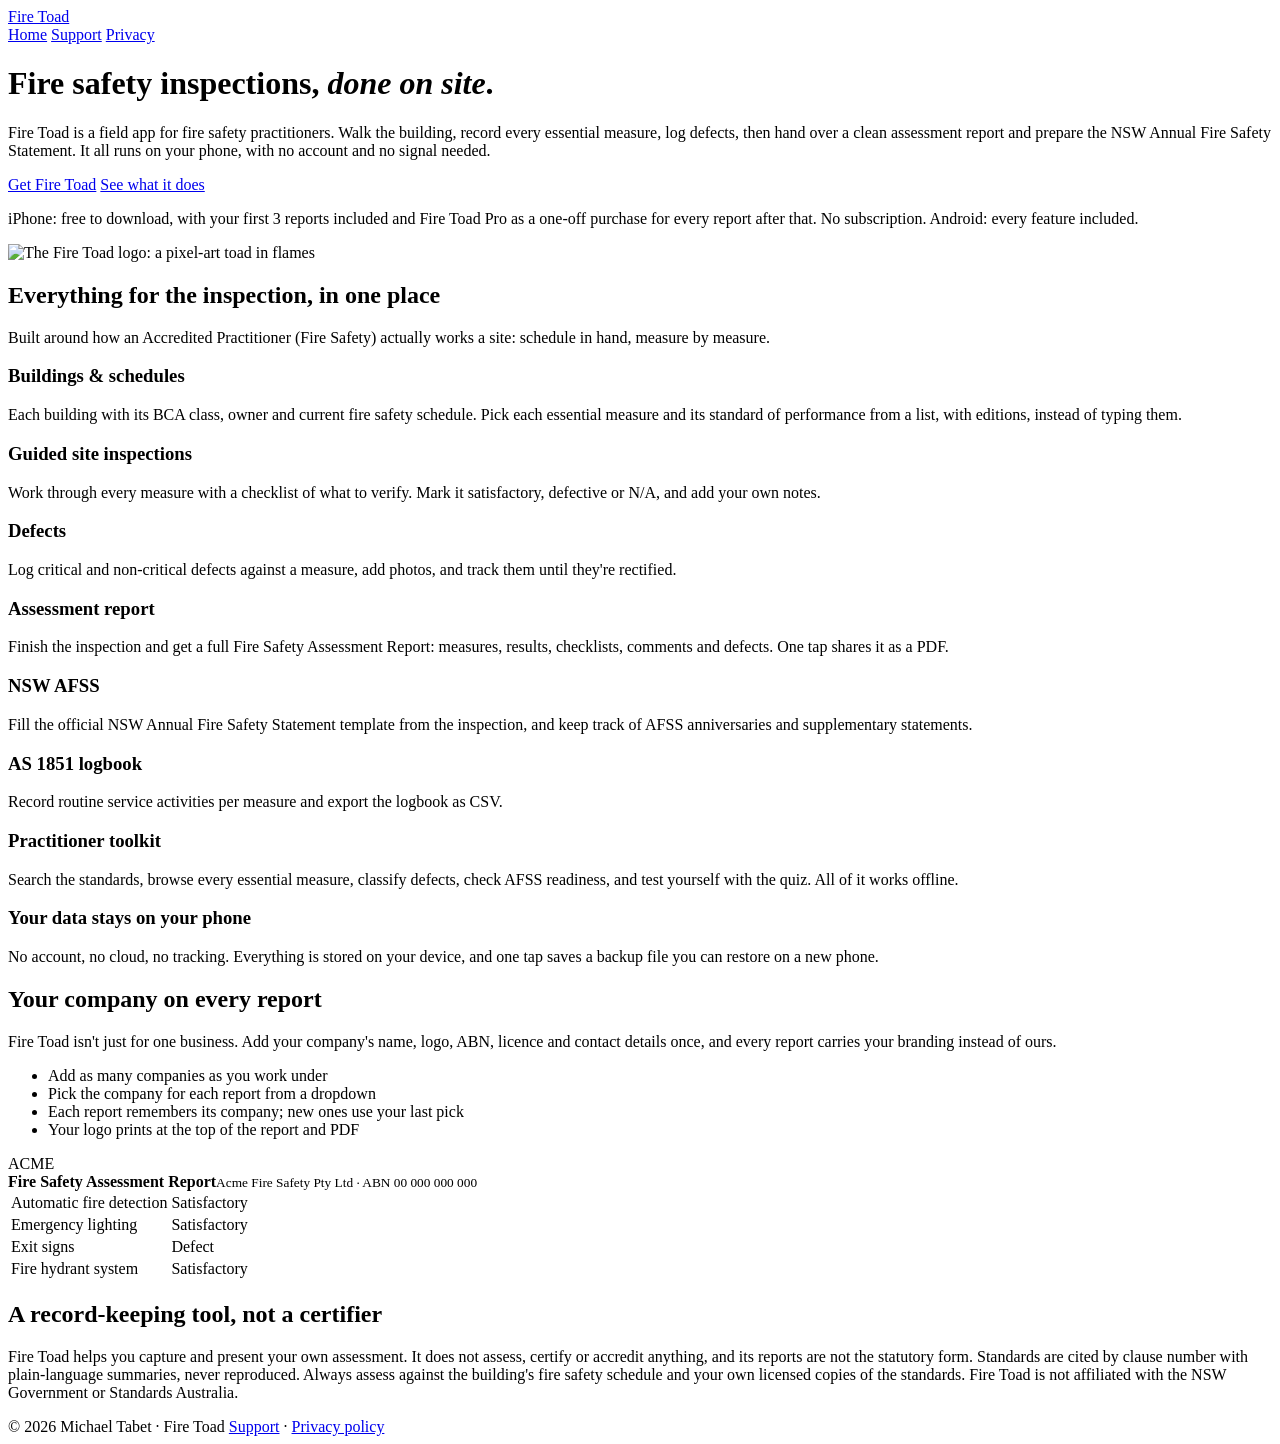
==== index.html @ 5bca0883 "Fire Toad Pro: free download, first 3 reports included, one-off unlock; support and privacy updates;" ====
<!doctype html>
<html lang="en-AU">
<head>
<meta charset="utf-8">
<meta name="viewport" content="width=device-width, initial-scale=1">
<title>Fire Toad — fire safety inspections, reports and AFSS on your phone</title>
<meta name="description" content="Fire Toad is an offline field app for fire safety practitioners: buildings and schedules, guided site inspections, defects, a branded assessment report and the NSW AFSS form. Put your own company on every report.">
<meta property="og:title" content="Fire Toad — fire safety inspections on your phone">
<meta property="og:description" content="Guided inspections, defects, a branded assessment report and the NSW AFSS form. Works offline. Your company on every report.">
<meta property="og:image" content="firetoad-logo.jpg">
<meta name="theme-color" content="#1c1410">
<link rel="icon" href="firetoad-logo.jpg">
<link rel="apple-touch-icon" href="apple-touch-icon.png">
<link rel="stylesheet" href="style.css">
</head>
<body>
<header class="top">
  <div class="wrap">
    <a class="brand" href="./"><img src="firetoad-logo.jpg" alt="">Fire Toad</a>
    <nav class="links" aria-label="Site">
      <a href="./" aria-current="page">Home</a>
      <a href="support/">Support</a>
      <a href="privacy/">Privacy</a>
    </nav>
  </div>
</header>

<main>
  <div class="wrap hero">
    <div>
      <h1>Fire safety inspections, <em>done on site</em>.</h1>
      <p class="lead">Fire Toad is a field app for fire safety practitioners. Walk the building, record every essential measure, log defects, then hand over a clean assessment report and prepare the NSW Annual Fire Safety Statement. It all runs on your phone, with no account and no signal needed.</p>
      <div class="cta">
        <a class="btn primary" href="support/">Get Fire Toad</a>
        <a class="btn" href="#features">See what it does</a>
      </div>
      <p class="note">iPhone: free to download, with your first 3 reports included and Fire Toad Pro as a one-off purchase for every report after that. No subscription. Android: every feature included.</p>
    </div>
    <img class="logo" src="firetoad-logo.jpg" alt="The Fire Toad logo: a pixel-art toad in flames">
  </div>

  <section id="features">
    <div class="wrap">
      <h2>Everything for the inspection, in one place</h2>
      <p class="sub">Built around how an Accredited Practitioner (Fire Safety) actually works a site: schedule in hand, measure by measure.</p>
      <div class="grid">
        <div class="card"><h3>Buildings &amp; schedules</h3><p>Each building with its BCA class, owner and current fire safety schedule. Pick each essential measure and its standard of performance from a list, with editions, instead of typing them.</p></div>
        <div class="card"><h3>Guided site inspections</h3><p>Work through every measure with a checklist of what to verify. Mark it satisfactory, defective or N/A, and add your own notes.</p></div>
        <div class="card"><h3>Defects</h3><p>Log critical and non-critical defects against a measure, add photos, and track them until they're rectified.</p></div>
        <div class="card"><h3>Assessment report</h3><p>Finish the inspection and get a full Fire Safety Assessment Report: measures, results, checklists, comments and defects. One tap shares it as a PDF.</p></div>
        <div class="card"><h3>NSW AFSS</h3><p>Fill the official NSW Annual Fire Safety Statement template from the inspection, and keep track of AFSS anniversaries and supplementary statements.</p></div>
        <div class="card"><h3>AS 1851 logbook</h3><p>Record routine service activities per measure and export the logbook as CSV.</p></div>
        <div class="card"><h3>Practitioner toolkit</h3><p>Search the standards, browse every essential measure, classify defects, check AFSS readiness, and test yourself with the quiz. All of it works offline.</p></div>
        <div class="card"><h3>Your data stays on your phone</h3><p>No account, no cloud, no tracking. Everything is stored on your device, and one tap saves a backup file you can restore on a new phone.</p></div>
      </div>
    </div>
  </section>

  <section id="your-company">
    <div class="wrap brandstrip">
      <div>
        <h2>Your company on every report</h2>
        <p class="sub">Fire Toad isn't just for one business. Add your company's name, logo, ABN, licence and contact details once, and every report carries your branding instead of ours.</p>
        <ul class="checks">
          <li>Add as many companies as you work under</li>
          <li>Pick the company for each report from a dropdown</li>
          <li>Each report remembers its company; new ones use your last pick</li>
          <li>Your logo prints at the top of the report and PDF</li>
        </ul>
      </div>
      <div class="paper" aria-label="Example of a report branded with a company logo">
        <div class="head">
          <div class="co">ACME</div>
          <div><strong>Fire Safety Assessment Report</strong><small>Acme Fire Safety Pty Ltd · ABN 00 000 000 000</small></div>
        </div>
        <table>
          <tr><td>Automatic fire detection</td><td class="pass">Satisfactory</td></tr>
          <tr><td>Emergency lighting</td><td class="pass">Satisfactory</td></tr>
          <tr><td>Exit signs</td><td class="fail">Defect</td></tr>
          <tr><td>Fire hydrant system</td><td class="pass">Satisfactory</td></tr>
        </table>
      </div>
    </div>
  </section>

  <section>
    <div class="wrap">
      <h2>A record-keeping tool, not a certifier</h2>
      <p class="sub">Fire Toad helps you capture and present your own assessment. It does not assess, certify or accredit anything, and its reports are not the statutory form. Standards are cited by clause number with plain-language summaries, never reproduced. Always assess against the building's fire safety schedule and your own licensed copies of the standards. Fire Toad is not affiliated with the NSW Government or Standards Australia.</p>
    </div>
  </section>
</main>

<footer class="bottom">
  <div class="wrap">
    <span>© 2026 Michael Tabet · Fire Toad</span>
    <span><a href="support/">Support</a> · <a href="privacy/">Privacy policy</a></span>
  </div>
</footer>
</body>
</html>
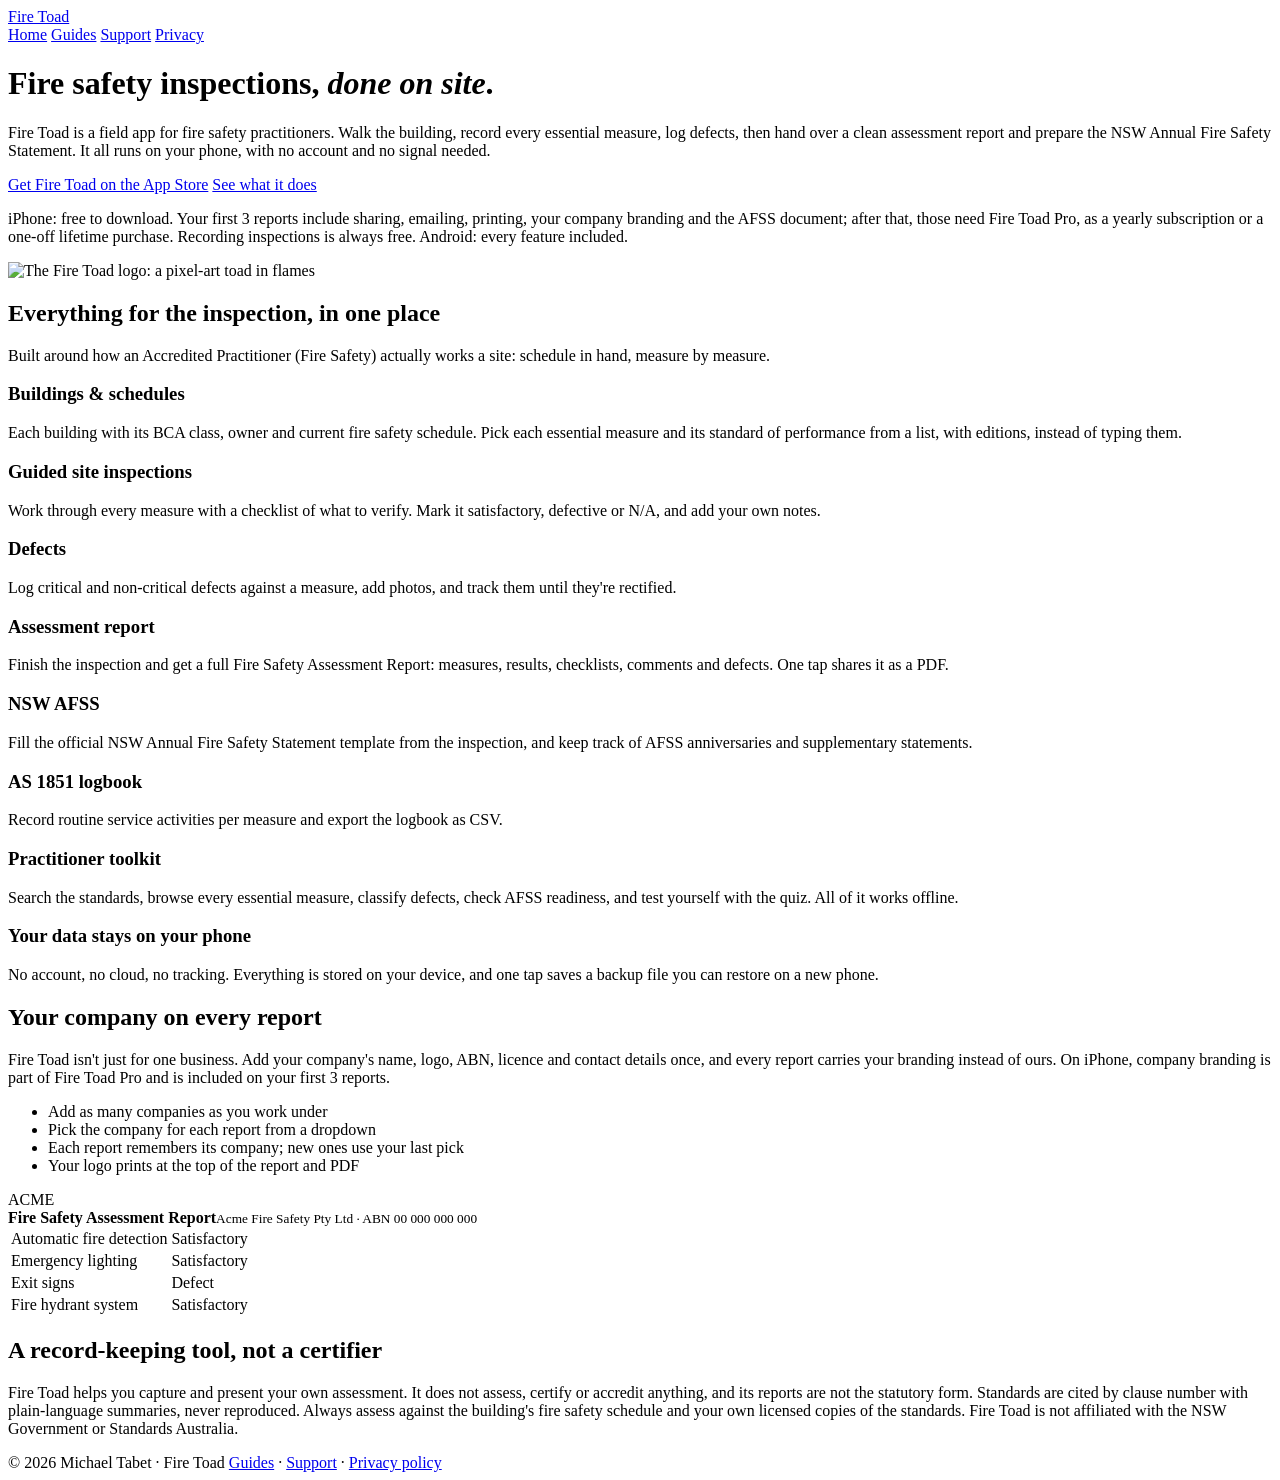
==== commit 618b970b: "Fire Toad 1.3: Pro yearly or lifetime, practitioner guides, sitemap - Home, support and privacy page" ====
--- a/index.html
+++ b/index.html
@@ -19,6 +19,7 @@
     <a class="brand" href="./"><img src="firetoad-logo.jpg" alt="">Fire Toad</a>
     <nav class="links" aria-label="Site">
       <a href="./" aria-current="page">Home</a>
+      <a href="guides/">Guides</a>
       <a href="support/">Support</a>
       <a href="privacy/">Privacy</a>
     </nav>
@@ -31,10 +32,10 @@
       <h1>Fire safety inspections, <em>done on site</em>.</h1>
       <p class="lead">Fire Toad is a field app for fire safety practitioners. Walk the building, record every essential measure, log defects, then hand over a clean assessment report and prepare the NSW Annual Fire Safety Statement. It all runs on your phone, with no account and no signal needed.</p>
       <div class="cta">
-        <a class="btn primary" href="support/">Get Fire Toad</a>
+        <a class="btn primary" href="https://apps.apple.com/app/id6818058403">Get Fire Toad on the App Store</a>
         <a class="btn" href="#features">See what it does</a>
       </div>
-      <p class="note">iPhone: free to download, with your first 3 reports included and Fire Toad Pro as a one-off purchase for every report after that. No subscription. Android: every feature included.</p>
+      <p class="note">iPhone: free to download. Your first 3 reports include sharing, emailing, printing, your company branding and the AFSS document; after that, those need Fire Toad Pro, as a yearly subscription or a one-off lifetime purchase. Recording inspections is always free. Android: every feature included.</p>
     </div>
     <img class="logo" src="firetoad-logo.jpg" alt="The Fire Toad logo: a pixel-art toad in flames">
   </div>
@@ -60,7 +61,7 @@
     <div class="wrap brandstrip">
       <div>
         <h2>Your company on every report</h2>
-        <p class="sub">Fire Toad isn't just for one business. Add your company's name, logo, ABN, licence and contact details once, and every report carries your branding instead of ours.</p>
+        <p class="sub">Fire Toad isn't just for one business. Add your company's name, logo, ABN, licence and contact details once, and every report carries your branding instead of ours. On iPhone, company branding is part of Fire Toad Pro and is included on your first 3 reports.</p>
         <ul class="checks">
           <li>Add as many companies as you work under</li>
           <li>Pick the company for each report from a dropdown</li>
@@ -94,7 +95,7 @@
 <footer class="bottom">
   <div class="wrap">
     <span>© 2026 Michael Tabet · Fire Toad</span>
-    <span><a href="support/">Support</a> · <a href="privacy/">Privacy policy</a></span>
+    <span><a href="guides/">Guides</a> · <a href="support/">Support</a> · <a href="privacy/">Privacy policy</a></span>
   </div>
 </footer>
 </body>
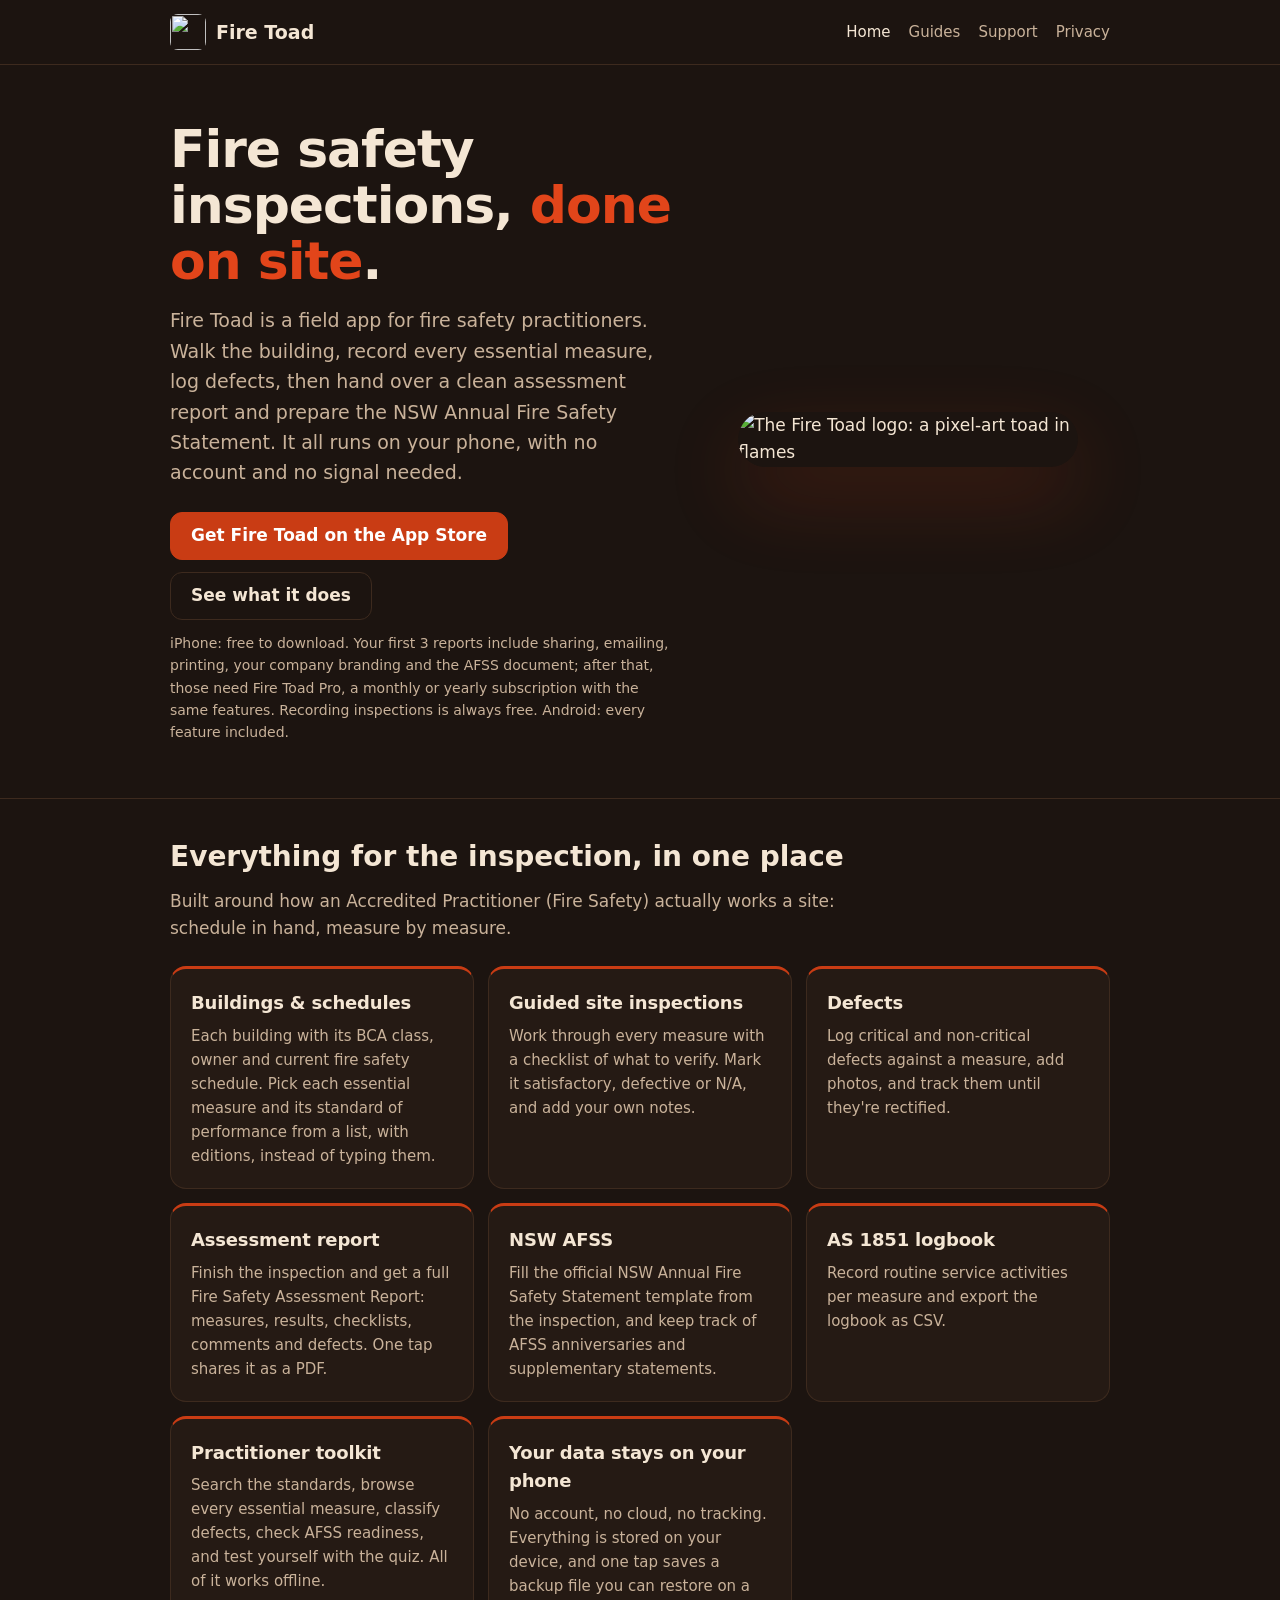
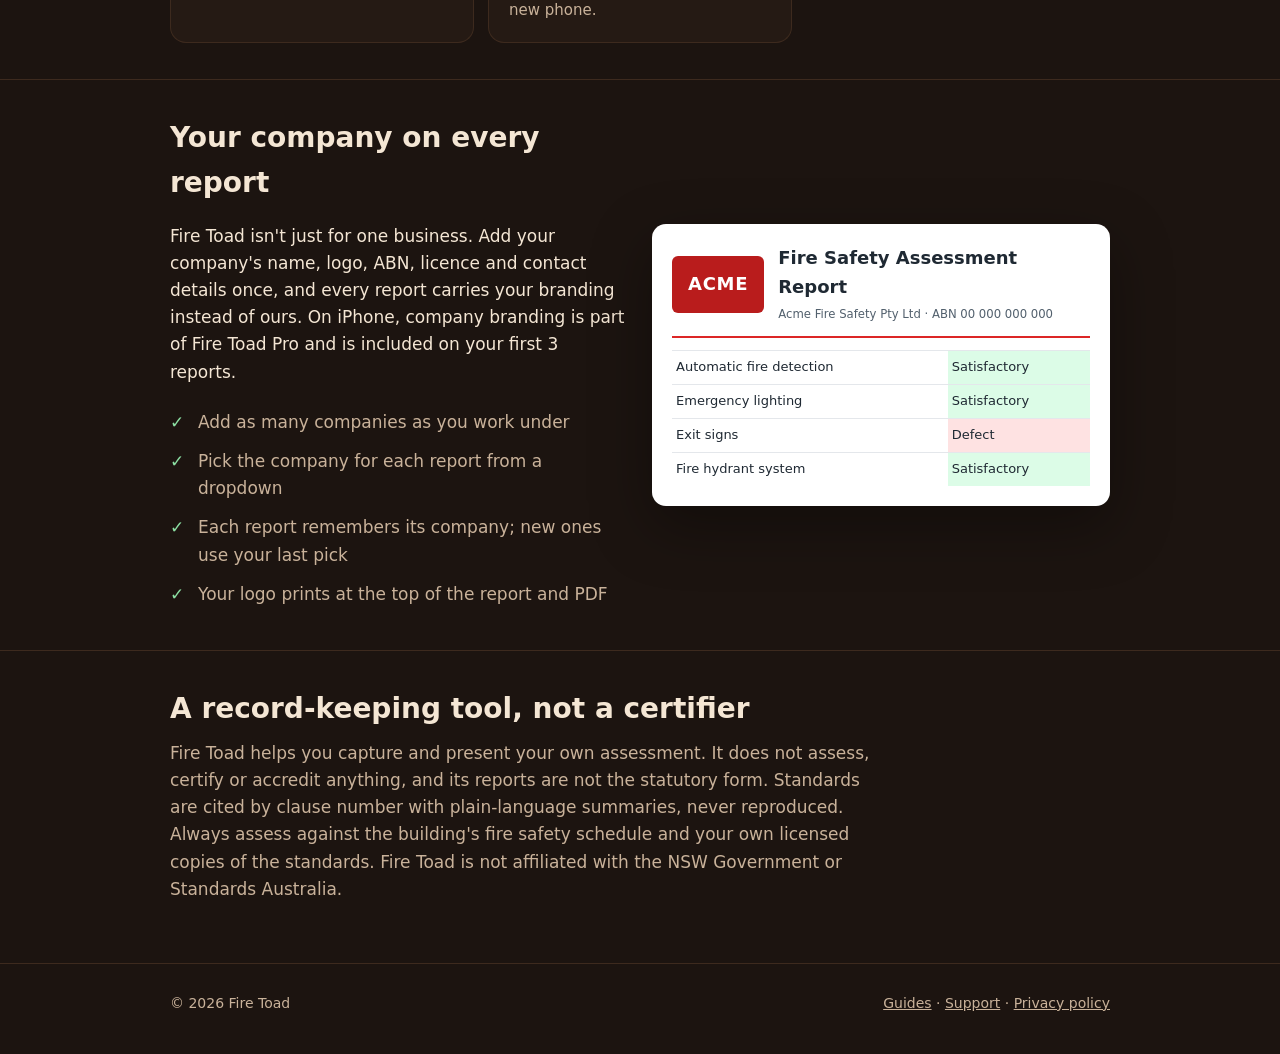
==== commit 2ba64118: "Fire Toad Pro is monthly or yearly; brand-only footer and privacy wording - Pro is a monthly or year" ====
--- a/index.html
+++ b/index.html
@@ -35,7 +35,7 @@
         <a class="btn primary" href="https://apps.apple.com/app/id6818058403">Get Fire Toad on the App Store</a>
         <a class="btn" href="#features">See what it does</a>
       </div>
-      <p class="note">iPhone: free to download. Your first 3 reports include sharing, emailing, printing, your company branding and the AFSS document; after that, those need Fire Toad Pro, as a yearly subscription or a one-off lifetime purchase. Recording inspections is always free. Android: every feature included.</p>
+      <p class="note">iPhone: free to download. Your first 3 reports include sharing, emailing, printing, your company branding and the AFSS document; after that, those need Fire Toad Pro, a monthly or yearly subscription with the same features. Recording inspections is always free. Android: every feature included.</p>
     </div>
     <img class="logo" src="firetoad-logo.jpg" alt="The Fire Toad logo: a pixel-art toad in flames">
   </div>
@@ -94,7 +94,7 @@
 
 <footer class="bottom">
   <div class="wrap">
-    <span>© 2026 Michael Tabet · Fire Toad</span>
+    <span>© 2026 Fire Toad</span>
     <span><a href="guides/">Guides</a> · <a href="support/">Support</a> · <a href="privacy/">Privacy policy</a></span>
   </div>
 </footer>
--- a/style.css
+++ b/style.css
@@ -0,0 +1,87 @@
+:root {
+  --bg: #1c1410;
+  --card: #251a14;
+  --line: #3d2a1e;
+  --text: #f4e6d4;
+  --muted: #c9b29a;
+  --ember: #e2451a;
+  --ember-d: #c93c14;
+  --ok: #8ce0a3;
+}
+* { box-sizing: border-box; }
+html { -webkit-text-size-adjust: 100%; }
+body {
+  margin: 0;
+  background: var(--bg);
+  color: var(--text);
+  font: 17px/1.6 system-ui, -apple-system, "Segoe UI", Roboto, sans-serif;
+}
+a { color: #ff8a5c; }
+a:hover { color: #ffb08f; }
+.wrap { max-width: 980px; margin: 0 auto; padding: 0 20px; }
+header.top { border-bottom: 1px solid var(--line); }
+header.top .wrap { display: flex; align-items: center; justify-content: space-between; gap: 12px; min-height: 64px; }
+.brand { display: flex; align-items: center; gap: 10px; color: var(--text); text-decoration: none; font-weight: 800; font-size: 19px; }
+.brand img { width: 36px; height: 36px; border-radius: 8px; }
+nav.links { display: flex; gap: 18px; font-size: 15px; }
+nav.links a { color: var(--muted); text-decoration: none; }
+nav.links a:hover, nav.links a[aria-current="page"] { color: var(--text); }
+
+.hero { padding-top: 56px; padding-bottom: 40px; display: grid; gap: 32px; grid-template-columns: 1.25fr 1fr; align-items: center; }
+.hero h1 { font-size: clamp(32px, 5vw, 52px); line-height: 1.08; margin: 0 0 16px; letter-spacing: -0.02em; }
+.hero h1 em { font-style: normal; color: var(--ember); }
+.hero p.lead { font-size: 19px; color: var(--muted); margin: 0 0 24px; }
+.hero .logo { width: 100%; max-width: 340px; border-radius: 28px; justify-self: center; box-shadow: 0 30px 80px rgba(226, 69, 26, 0.18); }
+.cta { display: flex; flex-wrap: wrap; gap: 12px; }
+.btn { display: inline-flex; align-items: center; min-height: 48px; padding: 0 20px; border-radius: 12px; font-weight: 700; text-decoration: none; border: 1px solid var(--line); color: var(--text); }
+.btn.primary { background: var(--ember-d); border-color: var(--ember-d); color: #fff; }
+.btn.primary:hover { background: var(--ember); color: #fff; }
+.note { font-size: 14px; color: var(--muted); margin-top: 12px; }
+
+section { padding: 36px 0; border-top: 1px solid var(--line); }
+section h2 { font-size: 28px; margin: 0 0 8px; }
+section > .wrap > p.sub { color: var(--muted); margin: 0 0 24px; max-width: 720px; }
+.grid { display: grid; gap: 14px; grid-template-columns: repeat(auto-fill, minmax(260px, 1fr)); }
+.card { background: var(--card); border: 1px solid var(--line); border-radius: 16px; padding: 20px; }
+.card { border-top: 3px solid var(--ember-d); }
+.card h3 { margin: 0 0 6px; font-size: 18px; letter-spacing: -0.01em; }
+.card p { margin: 0; color: var(--muted); font-size: 15px; }
+
+.brandstrip { display: grid; gap: 24px; grid-template-columns: 1fr 1fr; align-items: center; }
+.paper { background: #fff; color: #1f2933; border-radius: 14px; padding: 20px; box-shadow: 0 20px 60px rgba(0, 0, 0, 0.35); font-size: 14px; }
+.paper .head { display: flex; gap: 14px; align-items: center; border-bottom: 2px solid #dc2626; padding-bottom: 12px; margin-bottom: 12px; }
+.paper .co { background: #b91c1c; color: #fff; font-weight: 800; letter-spacing: 0.04em; border-radius: 6px; padding: 14px 16px; font-size: 18px; }
+.paper strong { display: block; font-size: 18px; }
+.paper small { color: #52606d; }
+.paper table { width: 100%; border-collapse: collapse; font-size: 13px; }
+.paper td { border-top: 1px solid #e4e7eb; padding: 6px 4px; }
+.paper .pass { background: #dcfce7; }
+.paper .fail { background: #fee2e2; }
+
+ul.checks { list-style: none; padding: 0; margin: 0; }
+ul.checks li { padding: 6px 0 6px 28px; position: relative; color: var(--muted); }
+ul.checks li::before { content: "✓"; position: absolute; left: 0; color: var(--ok); font-weight: 800; }
+
+.doc { max-width: 760px; padding: 40px 20px 60px; margin: 0 auto; }
+.doc h1 { font-size: 36px; margin: 0 0 6px; }
+.doc h2 { font-size: 22px; margin: 32px 0 8px; }
+.doc p, .doc li { color: #e9d9c6; }
+.doc .meta { color: var(--muted); font-size: 15px; margin: 0 0 24px; }
+.doc .box { background: var(--card); border: 1px solid var(--line); border-radius: 14px; padding: 16px 18px; }
+
+footer.bottom { border-top: 1px solid var(--line); padding: 28px 0 40px; color: var(--muted); font-size: 14px; }
+footer.bottom .wrap { display: flex; flex-wrap: wrap; justify-content: space-between; gap: 12px; }
+footer.bottom a { color: var(--muted); }
+
+@media (max-width: 760px) {
+  .hero, .brandstrip { grid-template-columns: 1fr; }
+  .hero { padding-top: 36px; }
+  .hero .logo { max-width: 220px; order: -1; }
+  nav.links { gap: 12px; font-size: 14px; }
+}
+.brand { white-space: nowrap; }
+@media (max-width: 420px) {
+  .brand { font-size: 17px; gap: 8px; }
+  .brand img { width: 30px; height: 30px; }
+  nav.links { gap: 10px; font-size: 13.5px; }
+}
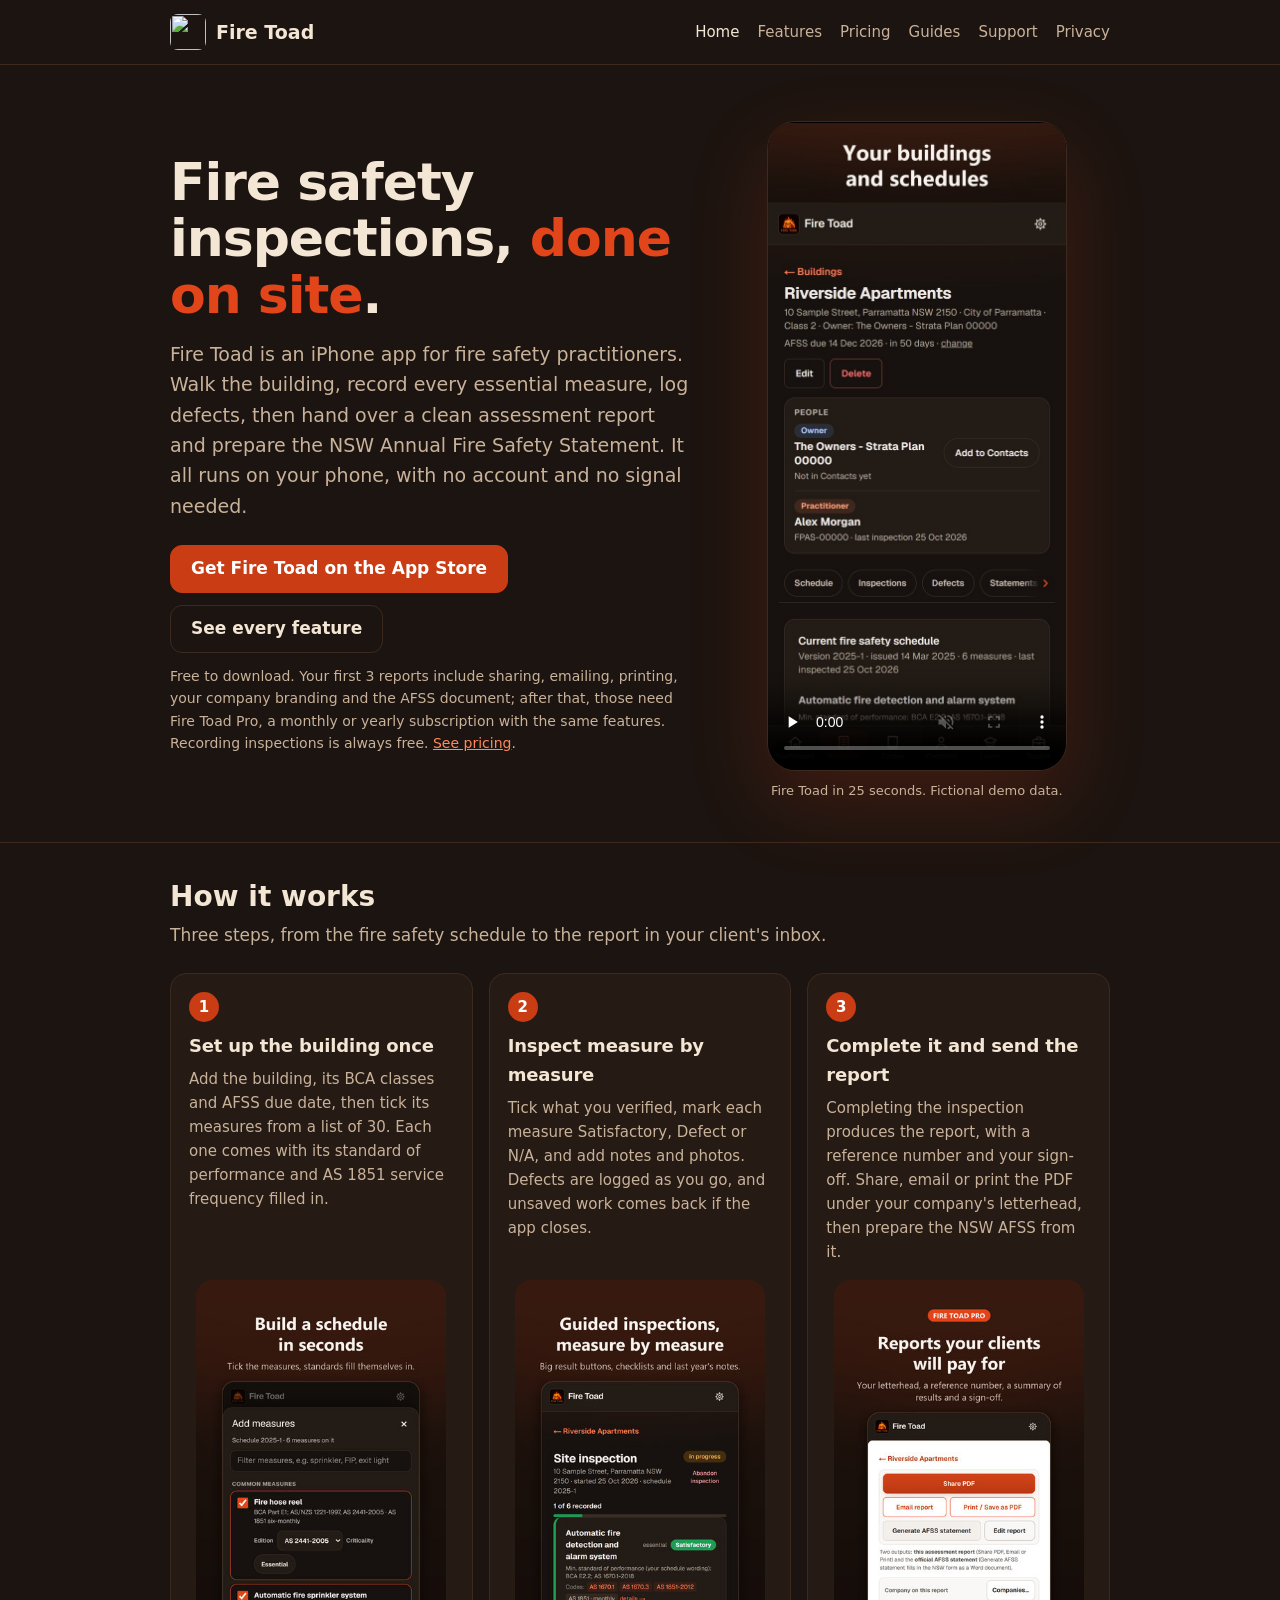
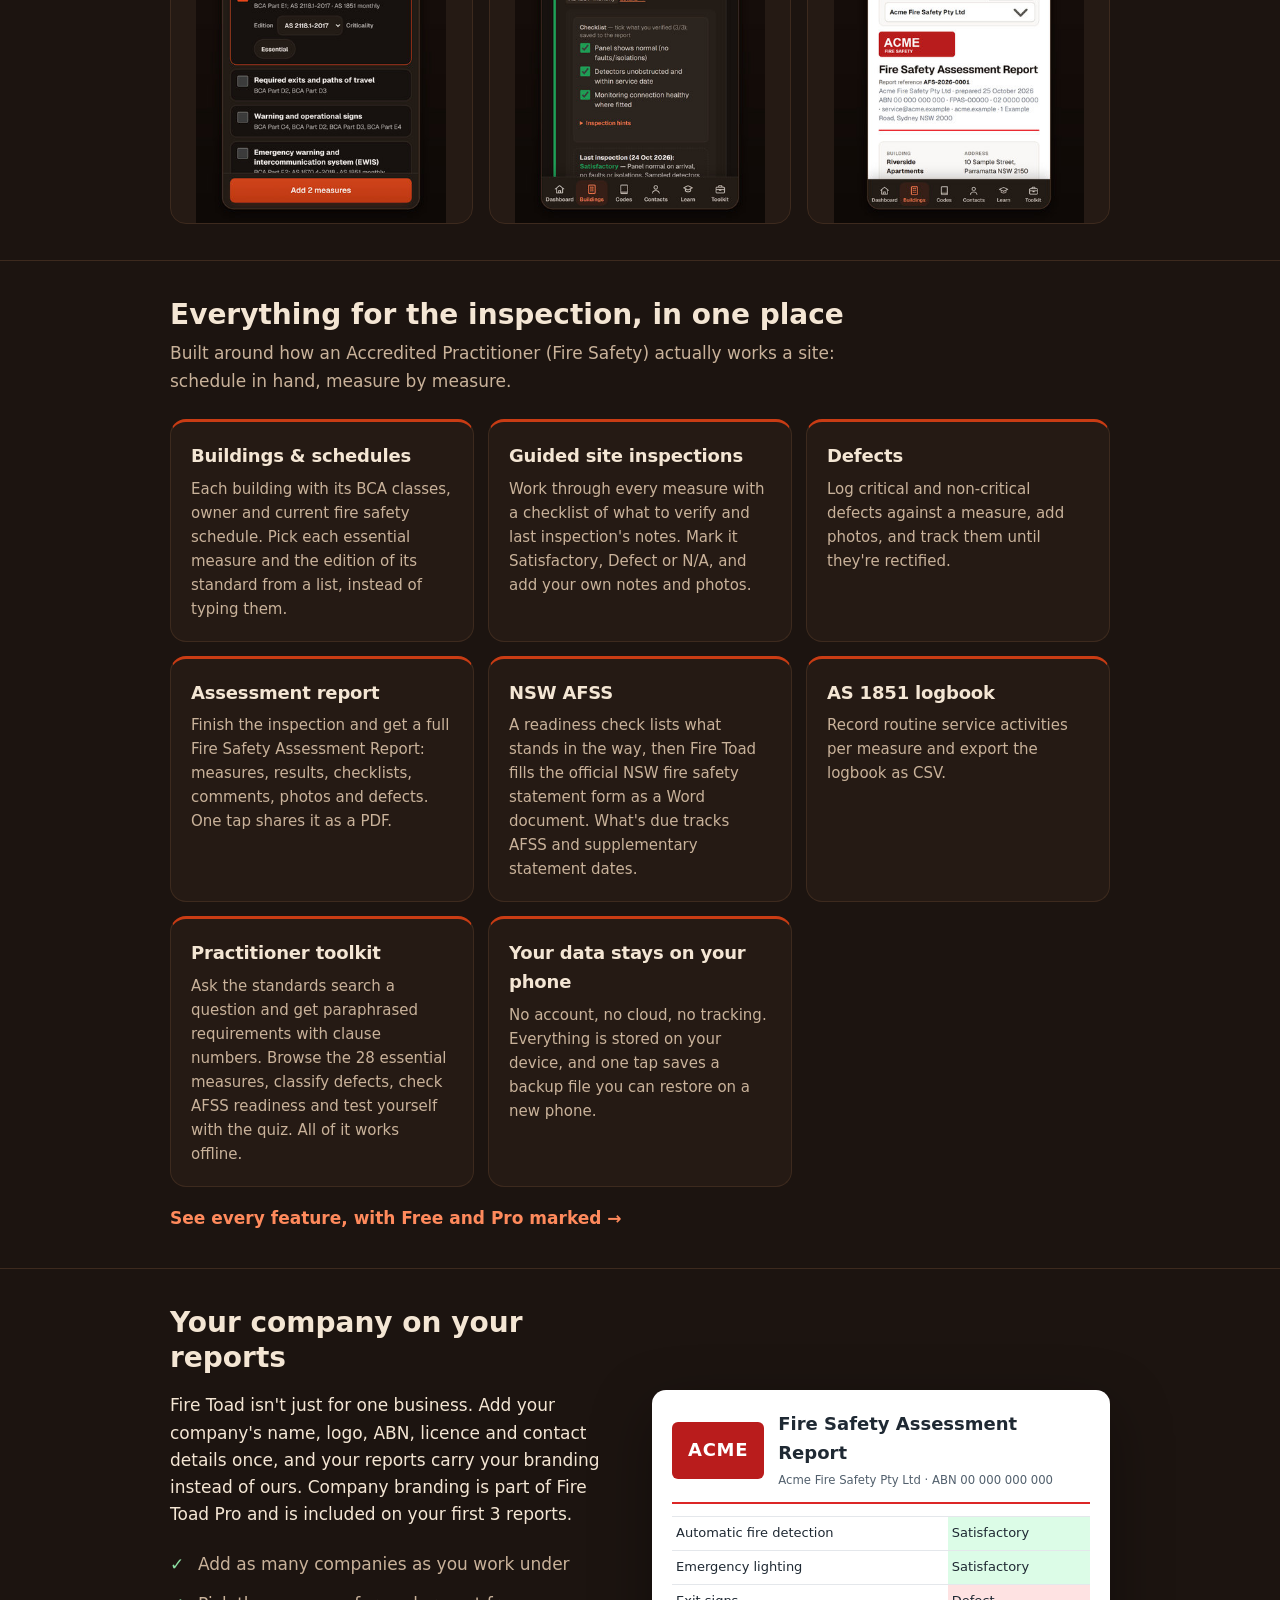
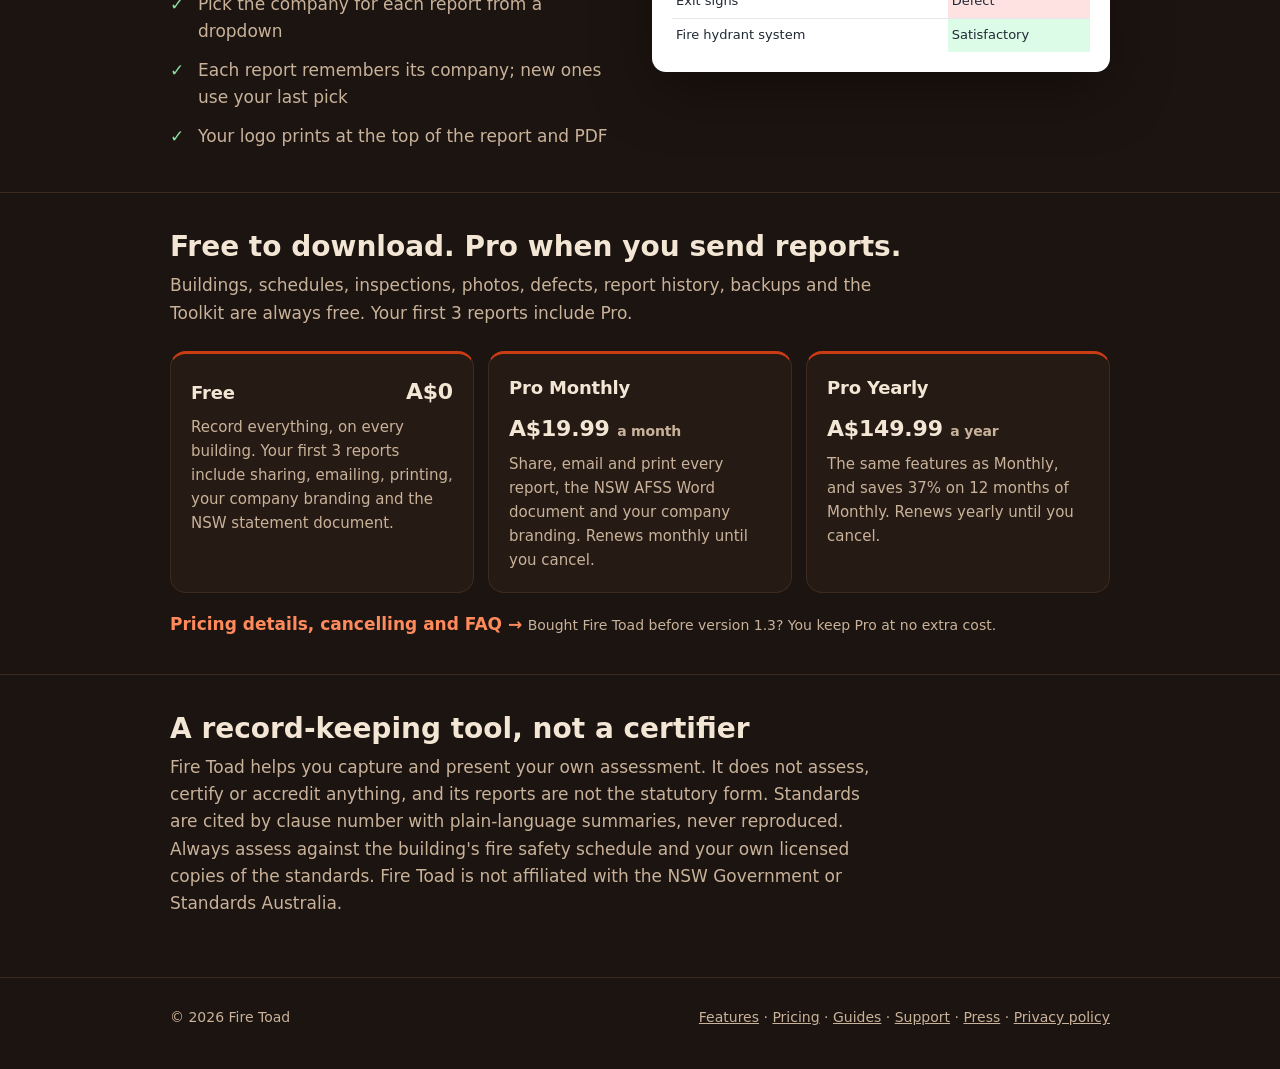
==== commit d0531096: "Release-day site for Fire Toad 1.3: Features, Pricing, Press, free downloads, AFSS due-date helper, " ====
--- a/index.html
+++ b/index.html
@@ -4,14 +4,39 @@
 <meta charset="utf-8">
 <meta name="viewport" content="width=device-width, initial-scale=1">
 <title>Fire Toad — fire safety inspections, reports and AFSS on your phone</title>
-<meta name="description" content="Fire Toad is an offline field app for fire safety practitioners: buildings and schedules, guided site inspections, defects, a branded assessment report and the NSW AFSS form. Put your own company on every report.">
+<meta name="description" content="Fire Toad is an offline iPhone app for fire safety practitioners: buildings and schedules, guided site inspections, defects, a branded assessment report and the NSW AFSS form. Free to download.">
+<link rel="canonical" href="https://firetoad72.github.io/firetoad/">
+<meta property="og:type" content="website">
+<meta property="og:site_name" content="Fire Toad">
+<meta property="og:locale" content="en_AU">
 <meta property="og:title" content="Fire Toad — fire safety inspections on your phone">
-<meta property="og:description" content="Guided inspections, defects, a branded assessment report and the NSW AFSS form. Works offline. Your company on every report.">
-<meta property="og:image" content="firetoad-logo.jpg">
+<meta property="og:description" content="Guided inspections, defects, a branded assessment report and the NSW AFSS form. Works offline.">
+<meta property="og:url" content="https://firetoad72.github.io/firetoad/">
+<meta property="og:image" content="https://firetoad72.github.io/firetoad/firetoad-logo.jpg">
 <meta name="theme-color" content="#1c1410">
 <link rel="icon" href="firetoad-logo.jpg">
 <link rel="apple-touch-icon" href="apple-touch-icon.png">
 <link rel="stylesheet" href="style.css">
+<script type="application/ld+json">
+{
+  "@context": "https://schema.org",
+  "@type": "SoftwareApplication",
+  "name": "Fire Toad",
+  "description": "An iPhone app for fire safety practitioners: buildings and fire safety schedules, guided site inspections, defects, the Fire Safety Assessment Report and the NSW annual fire safety statement form. Works offline with no account.",
+  "applicationCategory": "BusinessApplication",
+  "operatingSystem": "iOS",
+  "inLanguage": "en-AU",
+  "url": "https://firetoad72.github.io/firetoad/",
+  "installUrl": "https://apps.apple.com/app/id6818058403",
+  "image": "https://firetoad72.github.io/firetoad/media/fire-toad-icon-1024.png",
+  "publisher": { "@type": "Organization", "name": "Fire Toad", "url": "https://firetoad72.github.io/firetoad/", "email": "firetoad42@gmail.com" },
+  "offers": [
+    { "@type": "Offer", "name": "Fire Toad (free download)", "price": "0", "priceCurrency": "AUD", "url": "https://apps.apple.com/app/id6818058403" },
+    { "@type": "Offer", "name": "Fire Toad Pro Monthly", "description": "In-app auto-renewing subscription, billed monthly.", "price": "19.99", "priceCurrency": "AUD", "priceSpecification": { "@type": "UnitPriceSpecification", "price": "19.99", "priceCurrency": "AUD", "billingDuration": "P1M", "unitCode": "MON" }, "url": "https://firetoad72.github.io/firetoad/pricing/" },
+    { "@type": "Offer", "name": "Fire Toad Pro Yearly", "description": "In-app auto-renewing subscription, billed yearly.", "price": "149.99", "priceCurrency": "AUD", "priceSpecification": { "@type": "UnitPriceSpecification", "price": "149.99", "priceCurrency": "AUD", "billingDuration": "P1Y", "unitCode": "ANN" }, "url": "https://firetoad72.github.io/firetoad/pricing/" }
+  ]
+}
+</script>
 </head>
 <body>
 <header class="top">
@@ -19,6 +44,8 @@
     <a class="brand" href="./"><img src="firetoad-logo.jpg" alt="">Fire Toad</a>
     <nav class="links" aria-label="Site">
       <a href="./" aria-current="page">Home</a>
+      <a href="features/">Features</a>
+      <a href="pricing/">Pricing</a>
       <a href="guides/">Guides</a>
       <a href="support/">Support</a>
       <a href="privacy/">Privacy</a>
@@ -27,41 +54,81 @@
 </header>
 
 <main>
-  <div class="wrap hero">
+  <div class="wrap hero has-video">
     <div>
       <h1>Fire safety inspections, <em>done on site</em>.</h1>
-      <p class="lead">Fire Toad is a field app for fire safety practitioners. Walk the building, record every essential measure, log defects, then hand over a clean assessment report and prepare the NSW Annual Fire Safety Statement. It all runs on your phone, with no account and no signal needed.</p>
+      <p class="lead">Fire Toad is an iPhone app for fire safety practitioners. Walk the building, record every essential measure, log defects, then hand over a clean assessment report and prepare the NSW Annual Fire Safety Statement. It all runs on your phone, with no account and no signal needed.</p>
       <div class="cta">
         <a class="btn primary" href="https://apps.apple.com/app/id6818058403">Get Fire Toad on the App Store</a>
-        <a class="btn" href="#features">See what it does</a>
+        <a class="btn" href="features/">See every feature</a>
       </div>
-      <p class="note">iPhone: free to download. Your first 3 reports include sharing, emailing, printing, your company branding and the AFSS document; after that, those need Fire Toad Pro, a monthly or yearly subscription with the same features. Recording inspections is always free. Android: every feature included.</p>
+      <p class="note">Free to download. Your first 3 reports include sharing, emailing, printing, your company branding and the AFSS document; after that, those need Fire Toad Pro, a monthly or yearly subscription with the same features. Recording inspections is always free. <a href="pricing/">See pricing</a>.</p>
     </div>
-    <img class="logo" src="firetoad-logo.jpg" alt="The Fire Toad logo: a pixel-art toad in flames">
+    <figure class="preview">
+      <video controls muted playsinline preload="none" width="886" height="1920" poster="media/fire-toad-preview-poster.jpg" aria-label="Fire Toad App Preview: a building, its schedule, a site inspection and the finished report">
+        <source src="media/fire-toad-preview-886x1920.mp4" type="video/mp4">
+        <a href="media/fire-toad-preview-886x1920.mp4">Watch the Fire Toad App Preview (MP4, 25 seconds)</a>
+      </video>
+      <figcaption>Fire Toad in 25 seconds. Fictional demo data.</figcaption>
+    </figure>
   </div>
+
+  <section id="how-it-works">
+    <div class="wrap">
+      <h2>How it works</h2>
+      <p class="sub">Three steps, from the fire safety schedule to the report in your client's inbox.</p>
+      <ol class="how">
+        <li>
+          <div>
+            <span class="num" aria-hidden="true">1</span>
+            <h3>Set up the building once</h3>
+            <p>Add the building, its BCA classes and AFSS due date, then tick its measures from a list of 30. Each one comes with its standard of performance and AS 1851 service frequency filled in.</p>
+          </div>
+          <img src="screenshots/1.3/04-add-measures-360.jpg" srcset="screenshots/1.3/04-add-measures-360.jpg 360w, screenshots/1.3/04-add-measures-720.jpg 720w" sizes="(max-width: 760px) 104px, 250px" width="720" height="1565" loading="lazy" decoding="async" alt="The Add measures sheet in Fire Toad with fire hose reel and automatic fire sprinkler system ticked, each with its standard edition and marked Essential.">
+        </li>
+        <li>
+          <div>
+            <span class="num" aria-hidden="true">2</span>
+            <h3>Inspect measure by measure</h3>
+            <p>Tick what you verified, mark each measure Satisfactory, Defect or N/A, and add notes and photos. Defects are logged as you go, and unsaved work comes back if the app closes.</p>
+          </div>
+          <img src="screenshots/1.3/05-inspection-360.jpg" srcset="screenshots/1.3/05-inspection-360.jpg 360w, screenshots/1.3/05-inspection-720.jpg 720w" sizes="(max-width: 760px) 104px, 250px" width="720" height="1565" loading="lazy" decoding="async" alt="A Fire Toad site inspection at Riverside Apartments: the automatic fire detection and alarm system marked Satisfactory, with three checklist items ticked.">
+        </li>
+        <li>
+          <div>
+            <span class="num" aria-hidden="true">3</span>
+            <h3>Complete it and send the report</h3>
+            <p>Completing the inspection produces the report, with a reference number and your sign-off. Share, email or print the PDF under your company's letterhead, then prepare the NSW AFSS from it.</p>
+          </div>
+          <img src="screenshots/1.3/01-report-360.jpg" srcset="screenshots/1.3/01-report-360.jpg 360w, screenshots/1.3/01-report-720.jpg 720w" sizes="(max-width: 760px) 104px, 250px" width="720" height="1565" loading="lazy" decoding="async" alt="A Fire Toad report with Share PDF, Email report and Print buttons above the Acme Fire Safety letterhead and the Fire Safety Assessment Report title.">
+        </li>
+      </ol>
+    </div>
+  </section>
 
   <section id="features">
     <div class="wrap">
       <h2>Everything for the inspection, in one place</h2>
       <p class="sub">Built around how an Accredited Practitioner (Fire Safety) actually works a site: schedule in hand, measure by measure.</p>
       <div class="grid">
-        <div class="card"><h3>Buildings &amp; schedules</h3><p>Each building with its BCA class, owner and current fire safety schedule. Pick each essential measure and its standard of performance from a list, with editions, instead of typing them.</p></div>
-        <div class="card"><h3>Guided site inspections</h3><p>Work through every measure with a checklist of what to verify. Mark it satisfactory, defective or N/A, and add your own notes.</p></div>
+        <div class="card"><h3>Buildings &amp; schedules</h3><p>Each building with its BCA classes, owner and current fire safety schedule. Pick each essential measure and the edition of its standard from a list, instead of typing them.</p></div>
+        <div class="card"><h3>Guided site inspections</h3><p>Work through every measure with a checklist of what to verify and last inspection's notes. Mark it Satisfactory, Defect or N/A, and add your own notes and photos.</p></div>
         <div class="card"><h3>Defects</h3><p>Log critical and non-critical defects against a measure, add photos, and track them until they're rectified.</p></div>
-        <div class="card"><h3>Assessment report</h3><p>Finish the inspection and get a full Fire Safety Assessment Report: measures, results, checklists, comments and defects. One tap shares it as a PDF.</p></div>
-        <div class="card"><h3>NSW AFSS</h3><p>Fill the official NSW Annual Fire Safety Statement template from the inspection, and keep track of AFSS anniversaries and supplementary statements.</p></div>
+        <div class="card"><h3>Assessment report</h3><p>Finish the inspection and get a full Fire Safety Assessment Report: measures, results, checklists, comments, photos and defects. One tap shares it as a PDF.</p></div>
+        <div class="card"><h3>NSW AFSS</h3><p>A readiness check lists what stands in the way, then Fire Toad fills the official NSW fire safety statement form as a Word document. What's due tracks AFSS and supplementary statement dates.</p></div>
         <div class="card"><h3>AS 1851 logbook</h3><p>Record routine service activities per measure and export the logbook as CSV.</p></div>
-        <div class="card"><h3>Practitioner toolkit</h3><p>Search the standards, browse every essential measure, classify defects, check AFSS readiness, and test yourself with the quiz. All of it works offline.</p></div>
+        <div class="card"><h3>Practitioner toolkit</h3><p>Ask the standards search a question and get paraphrased requirements with clause numbers. Browse the 28 essential measures, classify defects, check AFSS readiness and test yourself with the quiz. All of it works offline.</p></div>
         <div class="card"><h3>Your data stays on your phone</h3><p>No account, no cloud, no tracking. Everything is stored on your device, and one tap saves a backup file you can restore on a new phone.</p></div>
       </div>
+      <p class="after-grid"><a class="more" href="features/">See every feature, with Free and Pro marked &rarr;</a></p>
     </div>
   </section>
 
   <section id="your-company">
     <div class="wrap brandstrip">
       <div>
-        <h2>Your company on every report</h2>
-        <p class="sub">Fire Toad isn't just for one business. Add your company's name, logo, ABN, licence and contact details once, and every report carries your branding instead of ours. On iPhone, company branding is part of Fire Toad Pro and is included on your first 3 reports.</p>
+        <h2>Your company on your reports</h2>
+        <p class="sub">Fire Toad isn't just for one business. Add your company's name, logo, ABN, licence and contact details once, and your reports carry your branding instead of ours. Company branding is part of Fire Toad Pro and is included on your first 3 reports.</p>
         <ul class="checks">
           <li>Add as many companies as you work under</li>
           <li>Pick the company for each report from a dropdown</li>
@@ -84,6 +151,19 @@
     </div>
   </section>
 
+  <section id="pricing">
+    <div class="wrap">
+      <h2>Free to download. Pro when you send reports.</h2>
+      <p class="sub">Buildings, schedules, inspections, photos, defects, report history, backups and the Toolkit are always free. Your first 3 reports include Pro.</p>
+      <div class="price-strip">
+        <div class="card"><h3>Free <span class="amt">A$0</span></h3><p>Record everything, on every building. Your first 3 reports include sharing, emailing, printing, your company branding and the NSW statement document.</p></div>
+        <div class="card"><h3>Pro Monthly <span class="amt">A$19.99 <small>a month</small></span></h3><p>Share, email and print every report, the NSW AFSS Word document and your company branding. Renews monthly until you cancel.</p></div>
+        <div class="card"><h3>Pro Yearly <span class="amt">A$149.99 <small>a year</small></span></h3><p>The same features as Monthly, and saves 37% on 12 months of Monthly. Renews yearly until you cancel.</p></div>
+      </div>
+      <p class="after-grid"><a class="more" href="pricing/">Pricing details, cancelling and FAQ &rarr;</a> <span class="small">Bought Fire Toad before version 1.3? You keep Pro at no extra cost.</span></p>
+    </div>
+  </section>
+
   <section>
     <div class="wrap">
       <h2>A record-keeping tool, not a certifier</h2>
@@ -95,7 +175,7 @@
 <footer class="bottom">
   <div class="wrap">
     <span>© 2026 Fire Toad</span>
-    <span><a href="guides/">Guides</a> · <a href="support/">Support</a> · <a href="privacy/">Privacy policy</a></span>
+    <span><a href="features/">Features</a> · <a href="pricing/">Pricing</a> · <a href="guides/">Guides</a> · <a href="support/">Support</a> · <a href="press/">Press</a> · <a href="privacy/">Privacy policy</a></span>
   </div>
 </footer>
 </body>
--- a/style.css
+++ b/style.css
@@ -85,3 +85,155 @@
   .brand img { width: 30px; height: 30px; }
   nav.links { gap: 10px; font-size: 13.5px; }
 }
+
+/* ===== Fire Toad 1.3 additions: six-link header, home video and steps,
+   features, pricing and press pages. Reuses the colour tokens at the top. ===== */
+
+nav.links a { padding: 8px 0; }
+
+@media (max-width: 700px) {
+  header.top .wrap { flex-wrap: wrap; min-height: 0; padding-top: 10px; padding-bottom: 2px; row-gap: 0; }
+  header.top nav.links { width: 100%; justify-content: space-between; flex-wrap: wrap; gap: 0 12px; font-size: 14px; }
+  header.top nav.links a { padding: 10px 0; }
+}
+@media (max-width: 340px) {
+  header.top nav.links { justify-content: flex-start; font-size: 13.5px; }
+}
+
+/* Page heads for the inner marketing pages */
+.page-head { padding-top: 44px; padding-bottom: 28px; }
+.page-head h1 { font-size: clamp(30px, 4.6vw, 46px); line-height: 1.1; margin: 0 0 12px; letter-spacing: -0.02em; }
+.page-head h1 em { font-style: normal; color: var(--ember); }
+.page-head .lead { font-size: 18px; color: var(--muted); margin: 0 0 18px; max-width: 720px; }
+.prose > * { max-width: 760px; }
+.prose p, .prose li { color: #e9d9c6; }
+.prose h3 { font-size: 18px; margin: 22px 0 6px; }
+.small { font-size: 14px; color: var(--muted); }
+.more { font-weight: 700; text-decoration: none; }
+.more:hover { text-decoration: underline; }
+
+/* Tier tags: free, first 3 reports free, Pro */
+.tier { display: inline-block; padding: 1px 9px; border-radius: 999px; font-size: 12.5px; font-weight: 700; line-height: 1.6; white-space: nowrap; vertical-align: 1px; }
+.tier.free { background: #1d2e24; color: var(--ok); }
+.tier.first3 { background: #3d2f12; color: #f5d08a; }
+.tier.pro { background: #4a1a12; color: #ffb3a1; }
+.legend { display: flex; flex-wrap: wrap; gap: 8px 18px; font-size: 14px; color: var(--muted); margin: 0; padding: 0; list-style: none; }
+
+/* Home: App Preview video */
+.hero.has-video { grid-template-columns: 1.35fr 1fr; }
+.preview { margin: 0; justify-self: center; text-align: center; width: 100%; max-width: 300px; }
+.preview video { display: block; width: 100%; height: auto; aspect-ratio: 886 / 1920; border-radius: 28px; background: #000; border: 1px solid var(--line); box-shadow: 0 30px 80px rgba(226, 69, 26, 0.18); }
+.preview figcaption { font-size: 13px; color: var(--muted); margin-top: 10px; }
+
+/* Home: how it works, three steps with a screenshot each */
+ol.how { list-style: none; margin: 0; padding: 0; display: grid; grid-template-columns: repeat(3, minmax(0, 1fr)); gap: 16px; }
+ol.how li { background: var(--card); border: 1px solid var(--line); border-radius: 16px; padding: 18px 18px 0; display: flex; flex-direction: column; overflow: hidden; }
+ol.how .num { display: inline-flex; align-items: center; justify-content: center; width: 30px; height: 30px; border-radius: 50%; background: var(--ember-d); color: #fff; font-weight: 800; font-size: 15px; margin-bottom: 10px; }
+ol.how h3 { margin: 0 0 6px; font-size: 18px; letter-spacing: -0.01em; }
+ol.how p { margin: 0; color: var(--muted); font-size: 15px; }
+ol.how li > div { margin-bottom: 16px; }
+ol.how img { display: block; width: 100%; max-width: 250px; height: auto; margin: auto auto 0; border-radius: 16px 16px 0 0; }
+.after-grid { margin: 18px 0 0; }
+
+/* Home: pricing summary */
+.price-strip { display: grid; grid-template-columns: repeat(3, minmax(0, 1fr)); gap: 14px; }
+.price-strip .card h3 { display: flex; justify-content: space-between; align-items: baseline; gap: 8px; flex-wrap: wrap; }
+.price-strip .amt { font-size: 22px; font-weight: 800; color: var(--text); }
+.price-strip .amt small { font-size: 14px; font-weight: 600; color: var(--muted); }
+
+/* Features page */
+.stats { display: grid; grid-template-columns: repeat(4, minmax(0, 1fr)); gap: 12px; margin: 22px 0 18px; }
+.stat { background: var(--card); border: 1px solid var(--line); border-radius: 14px; padding: 14px 16px; }
+.stat b { display: block; font-size: 30px; line-height: 1.15; color: var(--text); }
+.stat span { font-size: 14px; color: var(--muted); line-height: 1.4; display: block; }
+.jump { display: flex; flex-wrap: wrap; gap: 8px; margin: 18px 0 0; padding: 0; list-style: none; }
+.jump a { display: inline-block; padding: 8px 13px; border: 1px solid var(--line); border-radius: 999px; color: var(--muted); text-decoration: none; font-size: 14px; }
+.jump a:hover { color: var(--text); border-color: var(--ember-d); }
+section[id] { scroll-margin-top: 12px; }
+section h2 .count { font-size: 15px; font-weight: 600; color: var(--muted); margin-left: 6px; }
+.fgroup { display: grid; grid-template-columns: minmax(0, 1fr) 240px; gap: 28px; align-items: start; }
+.fgroup.noshot { grid-template-columns: minmax(0, 1fr); }
+.flist { list-style: none; margin: 0; padding: 0; display: grid; grid-template-columns: repeat(2, minmax(0, 1fr)); gap: 0 26px; }
+.flist li { padding: 11px 0; border-top: 1px solid var(--line); }
+.flist li strong { color: var(--text); margin-right: 6px; }
+.flist li p { margin: 3px 0 0; color: var(--muted); font-size: 15px; line-height: 1.5; }
+.fgroup.noshot .flist { grid-template-columns: repeat(3, minmax(0, 1fr)); }
+.fshot { margin: 0; position: sticky; top: 16px; }
+.fshot img, .shotgrid img, .split > figure img { display: block; width: 100%; height: auto; border-radius: 18px; border: 1px solid var(--line); }
+.fshot figcaption, .split > figure figcaption { font-size: 13px; color: var(--muted); margin-top: 8px; }
+.endcta { background: var(--card); border: 1px solid var(--line); border-top: 3px solid var(--ember-d); border-radius: 16px; padding: 22px; }
+.endcta h2 { margin: 0 0 6px; }
+.endcta p { color: var(--muted); margin: 0 0 16px; }
+
+/* Pricing page */
+.plans { display: grid; grid-template-columns: repeat(3, minmax(0, 1fr)); gap: 14px; margin: 6px 0 12px; }
+.plan { background: var(--card); border: 1px solid var(--line); border-radius: 16px; padding: 20px; }
+.plan.best { border-color: var(--ember-d); box-shadow: inset 0 0 0 1px var(--ember-d); }
+.plan h2 { font-size: 19px; margin: 0; display: flex; justify-content: space-between; align-items: center; gap: 8px; flex-wrap: wrap; }
+.plan .price { font-size: 34px; font-weight: 800; line-height: 1.1; margin: 10px 0 2px; color: var(--text); }
+.plan .price small { font-size: 15px; font-weight: 600; color: var(--muted); }
+.plan .per { color: var(--muted); font-size: 14px; margin: 0 0 12px; }
+.plan ul.checks li { font-size: 15px; padding-top: 4px; padding-bottom: 4px; }
+.split { display: grid; grid-template-columns: minmax(0, 1fr) 240px; gap: 32px; align-items: start; }
+.split > figure { margin: 0; position: sticky; top: 16px; }
+.tablewrap2 { overflow-x: auto; border: 1px solid var(--line); border-radius: 14px; }
+table.compare { width: 100%; border-collapse: collapse; font-size: 15px; line-height: 1.45; }
+table.compare th, table.compare td { padding: 10px 12px; border-top: 1px solid var(--line); text-align: left; vertical-align: top; }
+table.compare thead th { background: var(--card); border-top: 0; font-size: 14px; }
+table.compare tbody th { font-weight: 600; color: var(--text); }
+table.compare tbody th small { display: block; font-weight: 400; color: var(--muted); font-size: 13.5px; }
+table.compare .c { text-align: center; width: 24%; }
+.yes { color: var(--ok); font-weight: 800; }
+.part { color: #f5d08a; font-weight: 700; font-size: 14px; }
+.no { color: var(--muted); }
+.codebox { background: var(--card); border: 1px solid var(--line); border-radius: 14px; padding: 14px 16px; font-size: 15px; overflow-wrap: anywhere; }
+.codebox code { font-family: ui-monospace, "SFMono-Regular", Consolas, monospace; font-size: 14px; color: #f5d08a; }
+.faq details { border-top: 1px solid var(--line); }
+.faq details:last-child { border-bottom: 1px solid var(--line); }
+.faq summary { cursor: pointer; list-style: none; display: flex; justify-content: space-between; align-items: center; gap: 12px; min-height: 48px; padding: 10px 0; font-weight: 700; }
+.faq summary::-webkit-details-marker { display: none; }
+.faq summary::after { content: "+"; color: var(--muted); font-weight: 400; font-size: 22px; line-height: 1; }
+.faq details[open] summary::after { content: "\2212"; }
+.faq details p { margin: 0 0 14px; color: var(--muted); }
+
+/* Press page */
+table.facts { width: 100%; border-collapse: collapse; font-size: 15.5px; }
+table.facts th, table.facts td { text-align: left; vertical-align: top; padding: 9px 0; border-top: 1px solid var(--line); }
+table.facts th { width: 34%; padding-right: 14px; color: var(--muted); font-weight: 600; }
+table.facts td { color: #e9d9c6; overflow-wrap: anywhere; }
+.assets { display: grid; grid-template-columns: repeat(auto-fill, minmax(230px, 1fr)); gap: 12px; margin: 14px 0; }
+.asset { display: flex; gap: 14px; align-items: center; background: var(--card); border: 1px solid var(--line); border-radius: 14px; padding: 14px; text-decoration: none; }
+.asset:hover { border-color: var(--ember-d); }
+.asset:hover strong { text-decoration: underline; }
+.asset img { width: 64px; height: 64px; border-radius: 14px; flex: none; object-fit: cover; object-position: top; }
+.asset strong { display: block; color: var(--text); }
+.asset span { font-size: 14px; color: var(--muted); }
+.shotgrid { display: grid; grid-template-columns: repeat(auto-fill, minmax(130px, 1fr)); gap: 14px; margin: 14px 0; padding: 0; list-style: none; }
+.shotgrid img { border-radius: 12px; }
+.shotgrid a { text-decoration: none; }
+.shotgrid span { display: block; font-size: 13px; color: var(--muted); margin-top: 6px; line-height: 1.35; }
+.draftnote { background: #3d2f12; border: 1px dashed #f5d08a; border-radius: 14px; padding: 14px 16px; margin-bottom: 18px; }
+.doc .draftnote p, .draftnote p { color: #f5d08a; margin: 0 0 6px; }
+.draftnote p:last-child { margin-bottom: 0; }
+.release .dateline { font-weight: 700; color: var(--text); }
+.release h1 { font-size: clamp(28px, 5vw, 38px); line-height: 1.2; margin-bottom: 14px; }
+section h2 { line-height: 1.25; }
+
+@media (max-width: 860px) {
+  .stats { grid-template-columns: repeat(2, minmax(0, 1fr)); }
+  .fgroup.noshot .flist { grid-template-columns: repeat(2, minmax(0, 1fr)); }
+}
+@media (max-width: 760px) {
+  .hero.has-video { grid-template-columns: 1fr; }
+  .preview { max-width: 260px; }
+  ol.how { grid-template-columns: 1fr; gap: 12px; }
+  ol.how li { display: grid; grid-template-columns: minmax(0, 1fr) 104px; gap: 0 14px; padding: 16px; align-items: start; }
+  ol.how li > div { grid-column: 1; margin-bottom: 0; }
+  ol.how img { grid-column: 2; grid-row: 1; margin: 0; max-width: 104px; border-radius: 12px; }
+  .price-strip, .plans { grid-template-columns: 1fr; }
+  .fgroup, .split { grid-template-columns: 1fr; gap: 18px; }
+  .fshot, .split > figure { position: static; max-width: 220px; margin: 0 auto; }
+  .flist, .fgroup.noshot .flist { grid-template-columns: 1fr; }
+  .page-head { padding-top: 30px; padding-bottom: 20px; }
+  table.facts th { width: 38%; }
+}
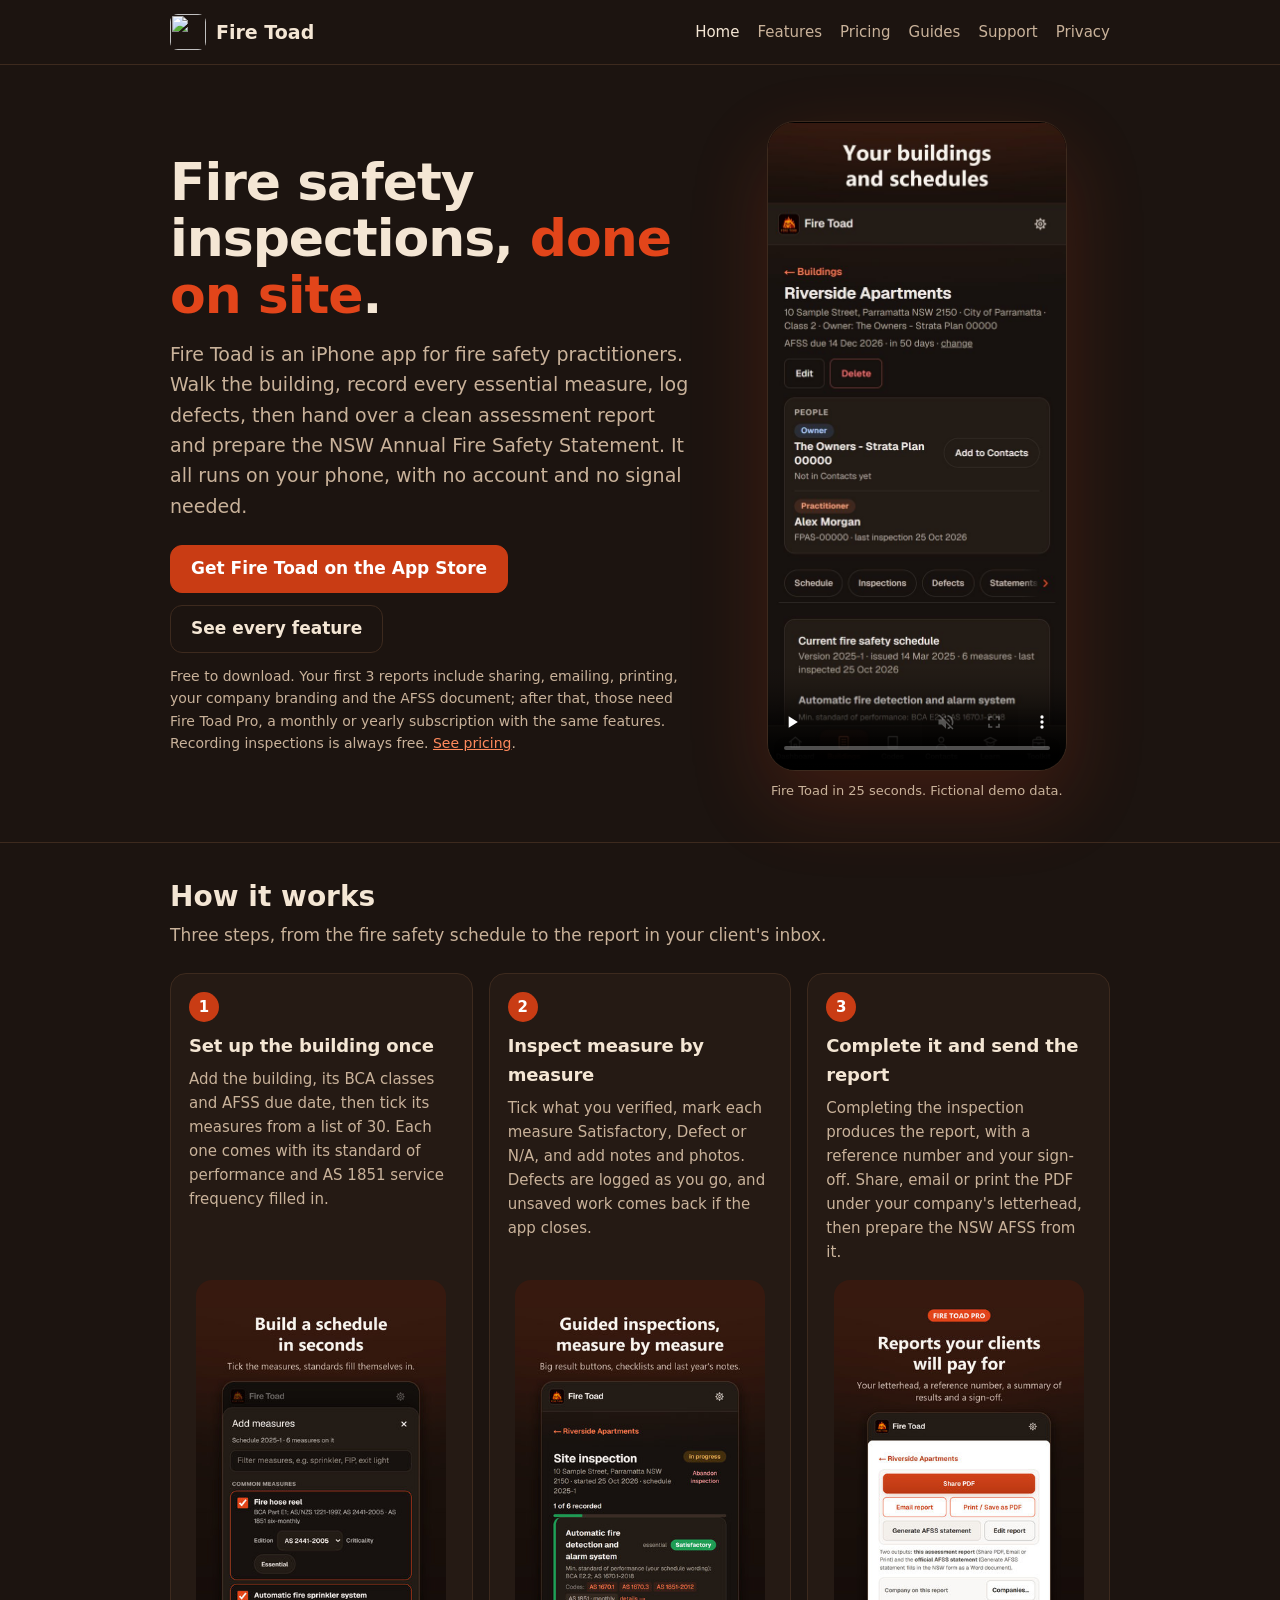
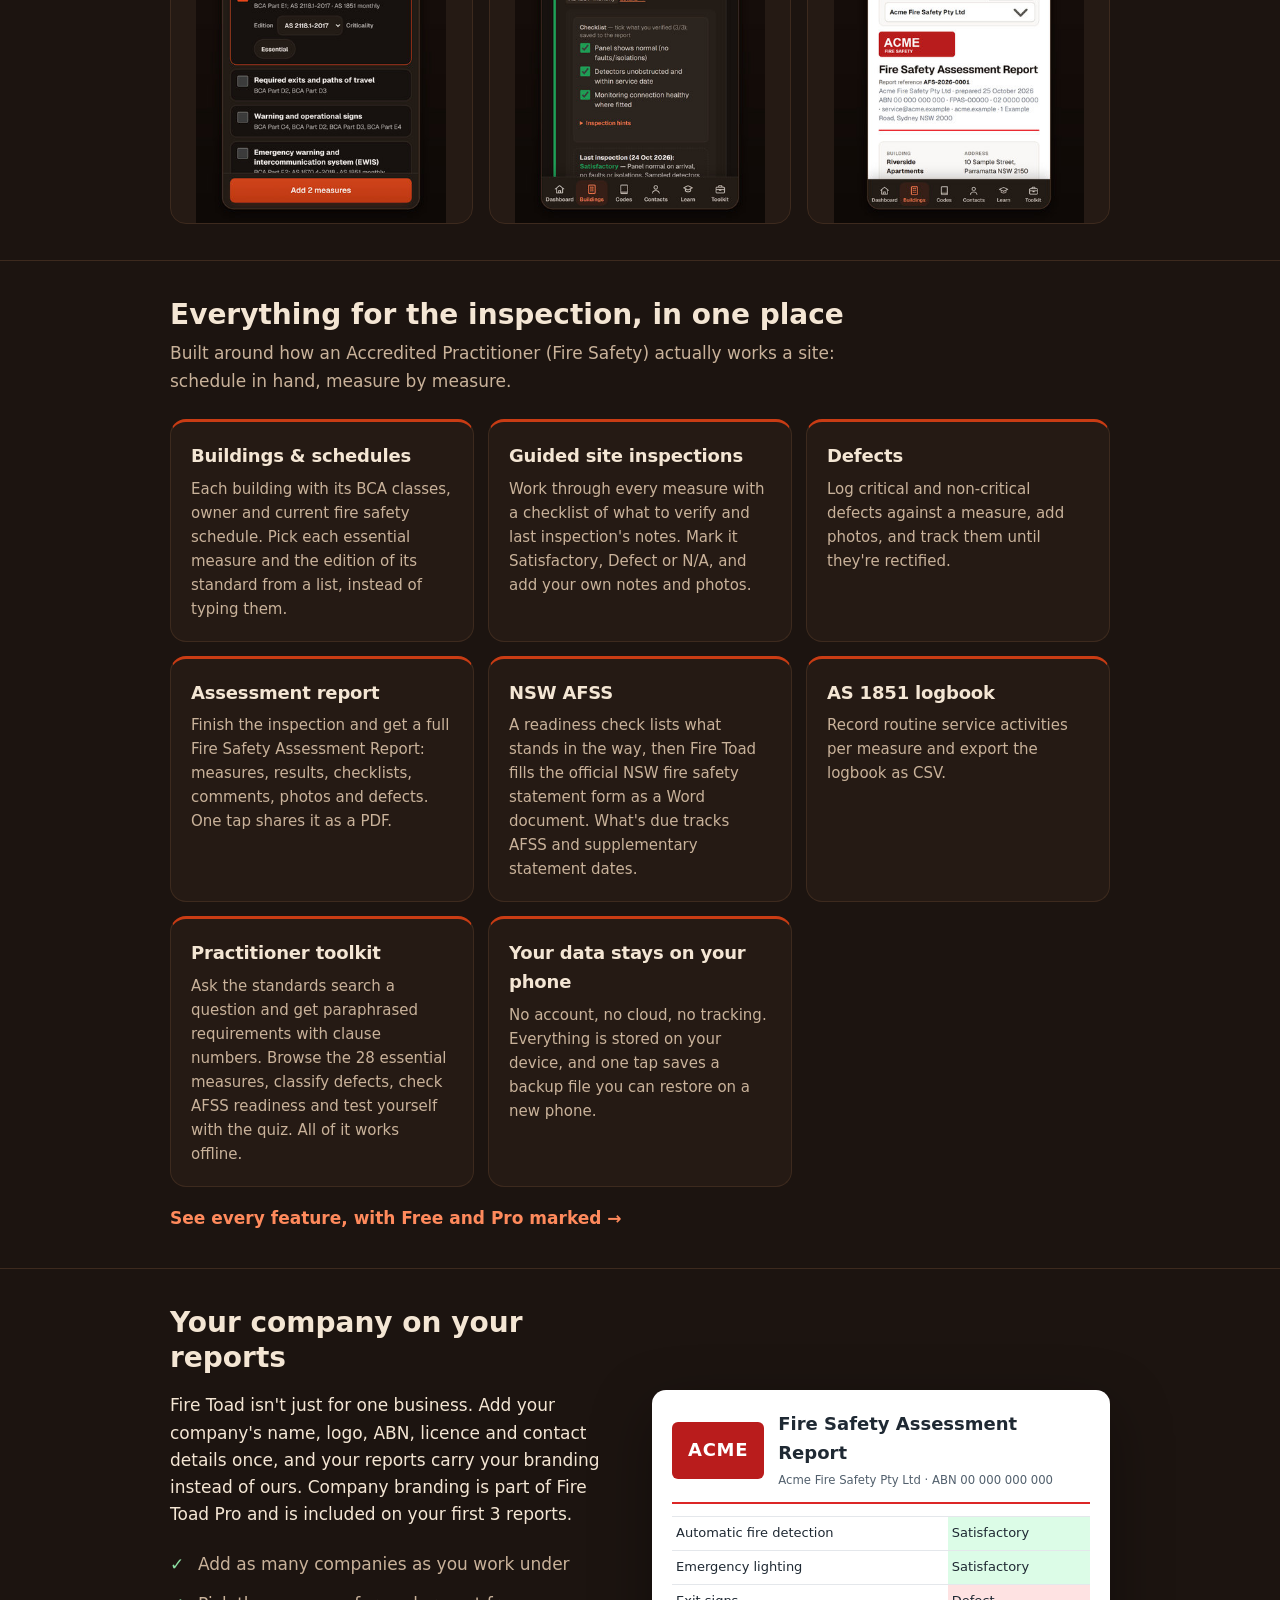
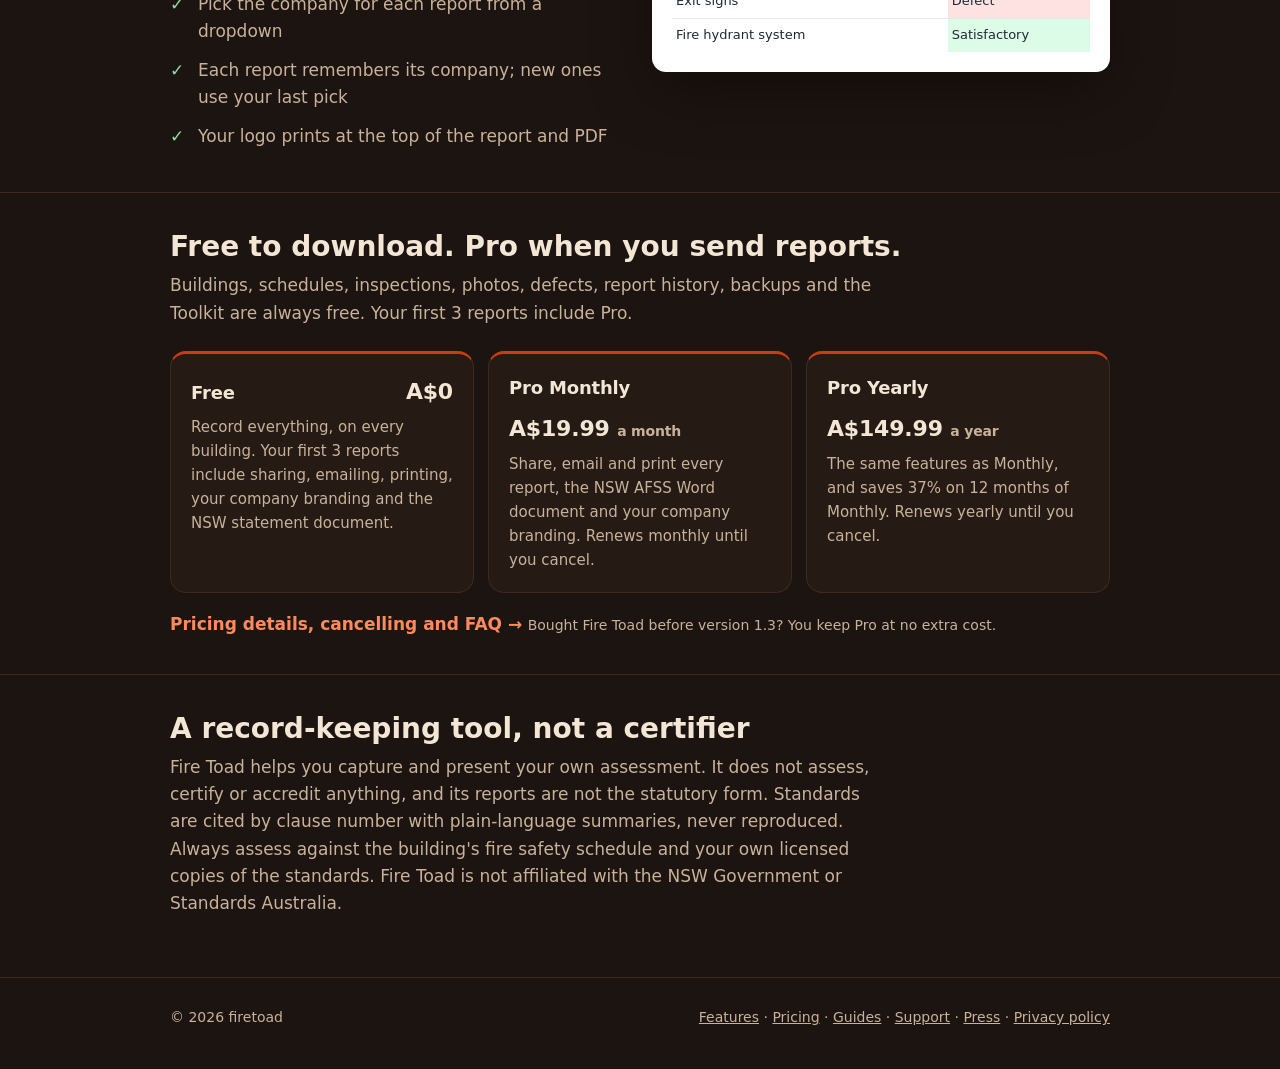
==== commit e800cb9c: "Developer and copyright holder: firetoad Co-Authored-By: Claude Opus 5.5 <noreply@anthropic.com>" ====
--- a/index.html
+++ b/index.html
@@ -174,7 +174,7 @@
 
 <footer class="bottom">
   <div class="wrap">
-    <span>© 2026 Fire Toad</span>
+    <span>© 2026 firetoad</span>
     <span><a href="features/">Features</a> · <a href="pricing/">Pricing</a> · <a href="guides/">Guides</a> · <a href="support/">Support</a> · <a href="press/">Press</a> · <a href="privacy/">Privacy policy</a></span>
   </div>
 </footer>
